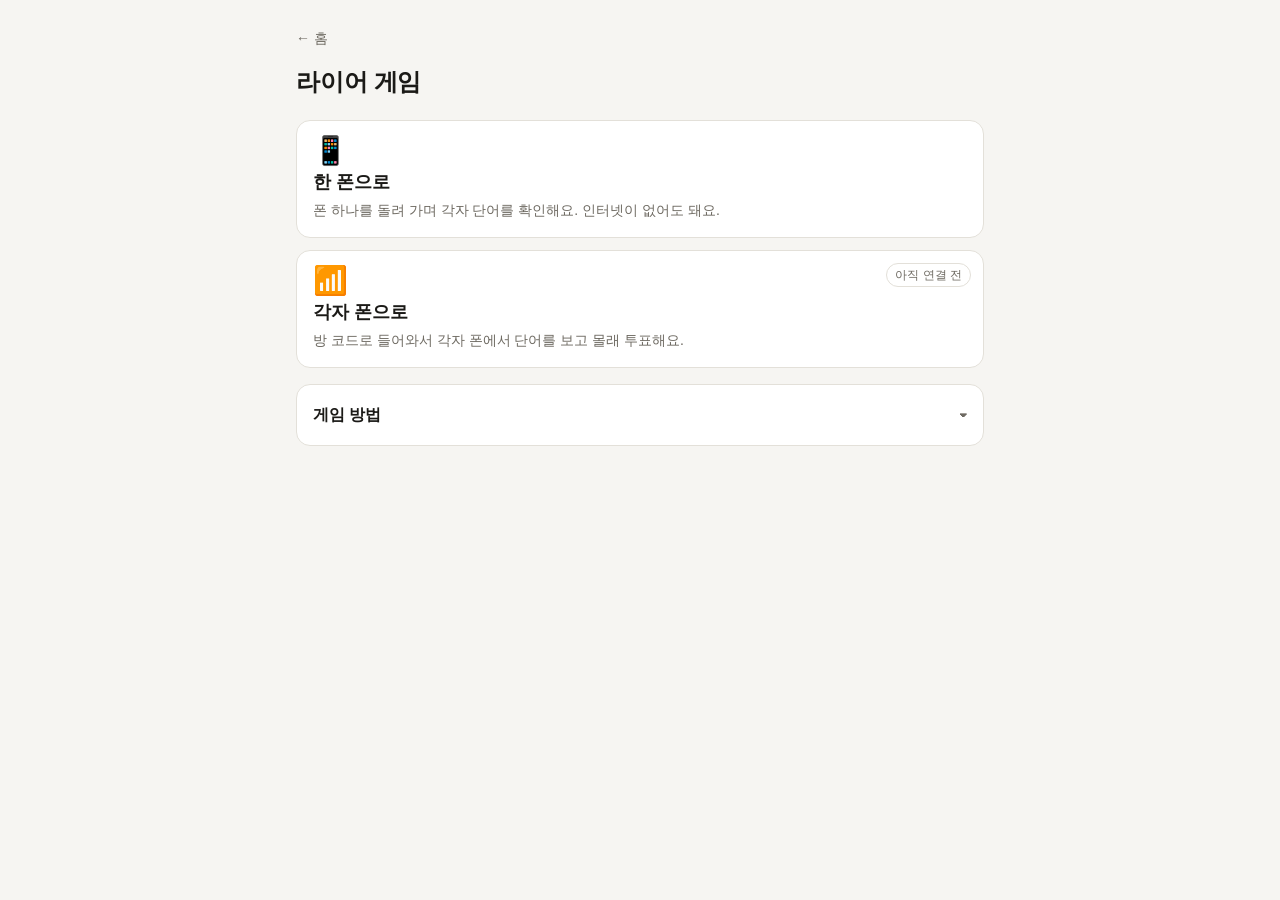
==== tools/liar/index.html @ e6a1eee4 "라이어 게임 추가 (한 폰 모드 + 각자 폰 모드) - 한 폰으로: 설정 → 돌려 보기 → 토론 타이머 → 투표 → 결과 - 각자 폰으로: 방 코드로 참여, 각자 폰에 단어, 비밀" ====
<!doctype html>
<html lang="ko">
<head>
<meta charset="utf-8">
<meta name="viewport" content="width=device-width, initial-scale=1, viewport-fit=cover">
<title>라이어 게임 · Something Useful</title>
<meta name="theme-color" content="#f6f5f2" media="(prefers-color-scheme: light)">
<meta name="theme-color" content="#131210" media="(prefers-color-scheme: dark)">
<meta name="mobile-web-app-capable" content="yes">
<meta name="apple-mobile-web-app-capable" content="yes">
<link rel="manifest" href="../../manifest.webmanifest">
<link rel="icon" href="../../icons/favicon.svg" type="image/svg+xml">
<link rel="apple-touch-icon" href="../../icons/apple-touch-icon.png">
<link rel="stylesheet" href="../../assets/style.css">
<style>
  /* 이 페이지에서만 쓰는 스타일 */
  .choices { display: grid; gap: 12px; }
  .choice {
    position: relative; display: flex; flex-direction: column; align-items: flex-start; gap: 4px;
    padding: 16px; text-align: left; font: inherit; color: inherit; cursor: pointer;
    background: var(--surface); border: 1px solid var(--border); border-radius: var(--radius);
    transition: border-color 150ms ease;
  }
  .choice:hover { border-color: var(--accent); }
  .choice:focus-visible { outline: 2px solid var(--accent); outline-offset: 2px; }
  .choice-icon { font-size: 28px; line-height: 1; }
  .choice-title { font-weight: 700; font-size: 18px; }
  .choice-desc { color: var(--muted); font-size: 14px; }
  .badge { position: absolute; top: 12px; right: 12px; padding: 2px 8px; font-size: 12px; color: var(--muted); border: 1px solid var(--border); border-radius: 999px; }

  .stepper { display: flex; align-items: center; gap: 8px; }
  .stepper output { min-width: 2.5ch; text-align: center; font-size: 24px; font-weight: 700; font-variant-numeric: tabular-nums; }
  .stepper .unit { color: var(--muted); font-size: 14px; margin-right: 4px; }
  .step { width: 44px; padding: 0; font-size: 22px; font-weight: 500; }
  .chips { display: flex; flex-wrap: wrap; gap: 8px; }
  .chip {
    min-height: 40px; padding: 0 14px; font: inherit; font-size: 14px; color: inherit; cursor: pointer;
    background: var(--surface); border: 1px solid var(--border); border-radius: 999px;
    transition: border-color 150ms ease, background 150ms ease;
  }
  .chip[aria-pressed="true"] { border-color: var(--accent); background: var(--accent); color: var(--accent-ink); }
  .chip:focus-visible { outline: 2px solid var(--accent); outline-offset: 2px; }

  .btn-block { display: block; width: 100%; margin-top: 4px; }
  .center { text-align: center; }
  .center-row { justify-content: center; }
  .panel .sub { margin-top: 4px; }

  .word-card { margin: 16px 0; padding: 20px 16px; border: 2px solid var(--accent); border-radius: var(--radius); }
  .word-ko { margin: 4px 0 0; font-size: 36px; font-weight: 700; letter-spacing: -0.02em; line-height: 1.2; overflow-wrap: anywhere; }
  .word-en { margin: 2px 0 0; color: var(--muted); font-size: 16px; }
  .word-cat { margin: 8px 0 0; font-size: 13px; color: var(--muted); }
  .word-hidden { margin: 16px 0; padding: 28px 16px; border: 2px dashed var(--border); border-radius: var(--radius); color: var(--muted); }

  .pgrid { display: grid; grid-template-columns: repeat(3, 1fr); gap: 8px; }
  .pcard {
    display: flex; flex-direction: column; align-items: center; justify-content: center; gap: 2px;
    min-height: 64px; padding: 8px 6px; font: inherit; color: inherit; cursor: pointer;
    background: var(--surface); border: 1px solid var(--border); border-radius: 12px;
    transition: border-color 150ms ease;
  }
  .pcard:hover:not(:disabled) { border-color: var(--accent); }
  .pcard:focus-visible { outline: 2px solid var(--accent); outline-offset: 2px; }
  .pcard[aria-pressed="true"] { border-color: var(--accent); box-shadow: inset 0 0 0 1px var(--accent); }
  .pcard:disabled { cursor: default; }
  .pcard.out { opacity: 0.45; }
  .pcard.out .pname { text-decoration: line-through; }
  .pname { max-width: 100%; font-weight: 600; overflow: hidden; text-overflow: ellipsis; white-space: nowrap; }
  .psub { font-size: 12px; color: var(--muted); }

  .timer { font-size: 48px; }
  .timer.done { color: var(--danger); }
  .code { letter-spacing: 0.25em; font-family: ui-monospace, SFMono-Regular, Menlo, monospace; }
  .input.code { text-transform: uppercase; letter-spacing: 0.25em; font-family: ui-monospace, SFMono-Regular, Menlo, monospace; }
  .words2 { display: grid; grid-template-columns: 1fr 1fr; gap: 12px; }
  .words2 .w-ko { margin: 2px 0 0; font-size: 22px; font-weight: 700; overflow-wrap: anywhere; }
  .words2 .w-en { margin: 0; font-size: 13px; color: var(--muted); }
  .role-liar { color: var(--danger); font-weight: 600; }
  .role-citizen { color: var(--muted); }
  .linkish { padding: 0 4px; min-height: 28px; font: inherit; font-size: 13px; color: var(--accent); background: none; border: 0; cursor: pointer; text-decoration: underline; }
  .howto { margin: 0; padding-left: 18px; font-size: 14px; color: var(--muted); }
  .howto li { margin: 4px 0; }
  .dev-tag { font-size: 12px; color: var(--muted); }
</style>
</head>
<body>
<header class="top">
  <a class="back" href="../../" id="back">← 홈</a>
  <h1>라이어 게임</h1>
</header>
<main>
  <p class="notice" id="notice" hidden aria-live="polite"></p>

  <!-- ===== 모드 선택 ===== -->
  <section data-screen="home">
    <div class="choices">
      <button class="choice" type="button" id="goLocal">
        <span class="choice-icon" aria-hidden="true">📱</span>
        <span class="choice-title">한 폰으로</span>
        <span class="choice-desc">폰 하나를 돌려 가며 각자 단어를 확인해요. 인터넷이 없어도 돼요.</span>
      </button>
      <button class="choice" type="button" id="goOnline">
        <span class="choice-icon" aria-hidden="true">📶</span>
        <span class="choice-title">각자 폰으로</span>
        <span class="choice-desc">방 코드로 들어와서 각자 폰에서 단어를 보고 몰래 투표해요.</span>
        <span class="badge" id="onlineBadge" hidden>아직 연결 전</span>
      </button>
    </div>
    <details class="panel" style="margin-top: 16px">
      <summary>게임 방법</summary>
      <ol class="howto">
        <li>모두 같은 단어를 받지만, 라이어만 <strong>비슷하지만 다른 단어</strong>를 받아요.</li>
        <li>기본으로는 라이어에게도 라이어라고 알려 주지 않아요. 토론하면서 스스로 눈치채야 해요. (설정에서 알려주기로 바꿀 수 있어요.)</li>
        <li>돌아가며 단어에 대해 한마디씩 하고, 토론한 뒤 라이어 같은 사람을 투표로 뽑아요.</li>
        <li>라이어를 전부 찾으면 시민 승리. 남은 라이어가 남은 시민만큼 많아지면 라이어 승리.</li>
      </ol>
    </details>
  </section>

  <!-- ===== 한 폰: 설정 ===== -->
  <section data-screen="pp-setup" hidden>
    <section class="panel">
      <div class="field">
        <p class="label">참가 인원</p>
        <div class="stepper">
          <button class="btn step" type="button" data-step="players" data-d="-1" aria-label="인원 줄이기">−</button>
          <output id="ppPlayers" aria-live="polite">6</output><span class="unit">명</span>
          <button class="btn step" type="button" data-step="players" data-d="1" aria-label="인원 늘리기">+</button>
        </div>
      </div>
      <div class="field">
        <p class="label">라이어 수</p>
        <div class="stepper">
          <button class="btn step" type="button" data-step="liars" data-d="-1" aria-label="라이어 줄이기">−</button>
          <output id="ppLiars" aria-live="polite">1</output><span class="unit">명</span>
          <button class="btn step" type="button" data-step="liars" data-d="1" aria-label="라이어 늘리기">+</button>
        </div>
      </div>
      <div class="field">
        <p class="label">주제 <span class="hint" id="ppCatHint"></span></p>
        <div class="chips" id="ppCats"></div>
      </div>
      <div class="field">
        <label class="check"><input type="checkbox" id="ppRevealLiar"> 라이어에게 라이어라고 알려주기</label>
        <p class="help">끄면 라이어도 자기가 라이어인지 모른 채 시작해요.</p>
      </div>
      <details id="ppNamesBox">
        <summary>이름 정하기 (선택)</summary>
        <div class="stack" id="ppNames" style="margin-top: 10px"></div>
      </details>
    </section>
    <button class="btn btn-primary btn-block" type="button" id="ppStart">시작</button>
  </section>

  <!-- ===== 한 폰: 단어 확인 ===== -->
  <section data-screen="pp-reveal" hidden>
    <section class="panel center">
      <p class="eyebrow" id="ppRevealStep"></p>
      <p class="big" id="ppRevealName"></p>
      <p class="sub">차례예요. 다른 사람은 보지 마세요.</p>
      <div id="ppRevealHidden">
        <div class="word-hidden">아직 가려져 있어요</div>
        <button class="btn btn-primary btn-block" type="button" id="ppShow">내 단어 확인</button>
      </div>
      <div id="ppRevealShown" hidden>
        <div class="word-card">
          <p class="eyebrow" id="ppWordLabel">당신의 단어</p>
          <p class="word-ko" id="ppWordKo"></p>
          <p class="word-en" id="ppWordEn"></p>
          <p class="word-cat" id="ppWordCat"></p>
        </div>
        <button class="btn btn-primary btn-block" type="button" id="ppNext"></button>
      </div>
    </section>
  </section>

  <!-- ===== 한 폰: 토론 ===== -->
  <section data-screen="pp-discuss" hidden>
    <section class="panel center">
      <p class="eyebrow">먼저 말할 사람</p>
      <p class="big" id="ppFirst"></p>
      <p class="sub">돌아가면서 단어에 대해 한마디씩. 라이어는 티 안 나게.</p>
    </section>
    <section class="panel center">
      <p class="eyebrow">토론 시간</p>
      <p class="big timer" id="timerText">3:00</p>
      <div class="row center-row">
        <button class="btn" type="button" data-timer="-60">−1분</button>
        <button class="btn btn-primary" type="button" id="timerToggle">시작</button>
        <button class="btn" type="button" data-timer="60">+1분</button>
      </div>
    </section>
    <button class="btn btn-primary btn-block" type="button" id="ppToVote">투표하기</button>
  </section>

  <!-- ===== 한 폰: 투표 ===== -->
  <section data-screen="pp-vote" hidden>
    <section class="panel">
      <h2>누가 라이어일까요? <span class="hint" id="ppVoteHint"></span></h2>
      <div class="pgrid" id="ppVoteGrid" role="group" aria-label="투표 대상"></div>
    </section>
    <button class="btn btn-primary btn-block" type="button" id="ppVoteSubmit" disabled>결과 보기</button>
  </section>

  <!-- ===== 한 폰: 한 명 결과 ===== -->
  <section data-screen="pp-result" hidden>
    <section class="panel center">
      <p class="eyebrow" id="ppResultName"></p>
      <p class="big" id="ppResultRole"></p>
      <p class="sub" id="ppResultSub"></p>
    </section>
    <button class="btn btn-primary btn-block" type="button" id="ppResultNext"></button>
  </section>

  <!-- ===== 한 폰: 최종 ===== -->
  <section data-screen="pp-end" hidden>
    <section class="panel center">
      <p class="eyebrow">결과</p>
      <p class="big" id="ppWinnerText"></p>
    </section>
    <section class="panel">
      <h2>단어</h2>
      <div class="words2">
        <div><p class="eyebrow">시민</p><p class="w-ko" id="ppEndCitKo"></p><p class="w-en" id="ppEndCitEn"></p></div>
        <div><p class="eyebrow">라이어</p><p class="w-ko" id="ppEndLiarKo"></p><p class="w-en" id="ppEndLiarEn"></p></div>
      </div>
    </section>
    <section class="panel">
      <h2>역할</h2>
      <ul class="list" id="ppRoles"></ul>
    </section>
    <div class="row">
      <button class="btn btn-primary" type="button" id="ppAgain">다시 하기 (같은 인원)</button>
      <button class="btn" type="button" id="ppReset">설정 바꾸기</button>
    </div>
  </section>

  <!-- ===== 각자 폰: 입장 ===== -->
  <section data-screen="on-entry" hidden>
    <p class="dev-tag" id="devTag" hidden>개발용 로컬 모드 · 같은 브라우저의 다른 탭이 다른 사람 역할이에요</p>
    <section class="panel">
      <div class="field">
        <label class="label" for="onName">내 이름</label>
        <input class="input" id="onName" maxlength="12" placeholder="예: 우진" autocomplete="nickname">
      </div>
      <button class="btn btn-primary btn-block" type="button" id="onCreate">방 만들기</button>
    </section>
    <section class="panel">
      <form class="inline" id="onJoinForm" autocomplete="off">
        <label class="visually-hidden" for="onCode">방 코드</label>
        <input class="input code" id="onCode" maxlength="4" placeholder="방 코드" autocapitalize="characters" spellcheck="false">
        <button class="btn btn-primary" type="submit">참여</button>
      </form>
    </section>
  </section>

  <!-- ===== 각자 폰: 대기실 ===== -->
  <section data-screen="on-lobby" hidden>
    <section class="panel center">
      <p class="eyebrow">방 코드</p>
      <p class="big code" id="onLobbyCode"></p>
      <div class="row center-row">
        <button class="btn" type="button" id="onShare">링크 공유</button>
        <button class="btn" type="button" id="onCopy">코드 복사</button>
      </div>
    </section>
    <section class="panel">
      <h2>참가자 <span class="hint" id="onLobbyCount"></span></h2>
      <ul class="list" id="onLobbyPlayers"></ul>
    </section>
    <section class="panel" id="onHostSettings" hidden>
      <div class="field">
        <p class="label">라이어 수</p>
        <div class="stepper">
          <button class="btn step" type="button" data-step="onLiars" data-d="-1" aria-label="라이어 줄이기">−</button>
          <output id="onLiars" aria-live="polite">1</output><span class="unit">명</span>
          <button class="btn step" type="button" data-step="onLiars" data-d="1" aria-label="라이어 늘리기">+</button>
        </div>
      </div>
      <div class="field">
        <p class="label">주제 <span class="hint" id="onCatHint"></span></p>
        <div class="chips" id="onCats"></div>
      </div>
      <div class="field">
        <label class="check"><input type="checkbox" id="onRevealLiar"> 라이어에게 라이어라고 알려주기</label>
      </div>
    </section>
    <p class="sub center" id="onGuestSettings" hidden></p>
    <p class="sub center" id="onLobbyWait" hidden>방장이 시작하길 기다리는 중…</p>
    <div class="row">
      <button class="btn btn-primary" type="button" id="onStart" hidden>시작</button>
      <button class="btn" type="button" id="onLeave">나가기</button>
    </div>
  </section>

  <!-- ===== 각자 폰: 진행 (단어 · 토론 · 투표 · 결과) ===== -->
  <section data-screen="on-play" hidden>
    <section class="panel center">
      <p class="eyebrow"><span id="onWordLabel">당신의 단어</span> <button class="linkish" type="button" id="onWordToggle">숨기기</button></p>
      <div id="onWordBox">
        <p class="word-ko" id="onWordKo"></p>
        <p class="word-en" id="onWordEn"></p>
        <p class="word-cat" id="onWordCat"></p>
      </div>
      <div class="word-hidden" id="onWordHidden" hidden>가려 뒀어요</div>
    </section>
    <p class="notice" id="onPlayNote" hidden></p>
    <section class="panel">
      <h2 id="onPlayTitle">참가자</h2>
      <div class="pgrid" id="onGrid" role="group" aria-label="참가자"></div>
    </section>
    <div class="row" id="onPlayActions"></div>
  </section>

  <!-- ===== 각자 폰: 최종 ===== -->
  <section data-screen="on-end" hidden>
    <section class="panel center">
      <p class="eyebrow">결과</p>
      <p class="big" id="onWinnerText"></p>
    </section>
    <section class="panel">
      <h2>단어</h2>
      <div class="words2">
        <div><p class="eyebrow">시민</p><p class="w-ko" id="onEndCitKo"></p><p class="w-en" id="onEndCitEn"></p></div>
        <div><p class="eyebrow">라이어</p><p class="w-ko" id="onEndLiarKo"></p><p class="w-en" id="onEndLiarEn"></p></div>
      </div>
    </section>
    <section class="panel">
      <h2>역할</h2>
      <ul class="list" id="onRoles"></ul>
    </section>
    <div class="row" id="onEndActions"></div>
  </section>
</main>
<script src="../../assets/app.js"></script>
<script src="./words.js"></script>
<script src="./game.js"></script>
<script src="./net.js"></script>
<script src="./firebase-config.js"></script>
<script src="./main.js"></script>
</body>
</html>
---- assets/style.css ----
/* 공통 스타일. 모든 도구 페이지가 이 파일을 불러옵니다. */
:root {
  --bg: #f6f5f2;
  --surface: #ffffff;
  --text: #1b1a17;
  --muted: #6e6a62;
  --border: #e3e0d9;
  --accent: #c2410c;
  --accent-ink: #ffffff;
  --danger: #b91c1c;
  --radius: 14px;
  color-scheme: light dark;
}
@media (prefers-color-scheme: dark) {
  :root {
    --bg: #131210;
    --surface: #1d1b18;
    --text: #ebe7df;
    --muted: #9b958a;
    --border: #2d2a25;
    --accent: #f08a4b;
    --accent-ink: #1b1a17;
    --danger: #f87171;
  }
}

* { box-sizing: border-box; }
html { -webkit-text-size-adjust: 100%; }
body {
  margin: 0;
  min-height: 100dvh;
  background: var(--bg);
  color: var(--text);
  font: 16px/1.5 -apple-system, BlinkMacSystemFont, "Apple SD Gothic Neo", Pretendard, "Malgun Gothic", "Segoe UI", Roboto, sans-serif;
  padding: env(safe-area-inset-top) env(safe-area-inset-right) env(safe-area-inset-bottom) env(safe-area-inset-left);
  -webkit-tap-highlight-color: transparent;
}

.top, main { max-width: 720px; margin: 0 auto; padding-left: 16px; padding-right: 16px; }
.top { padding-top: 24px; padding-bottom: 8px; display: flex; flex-direction: column; gap: 4px; }
.top h1 { margin: 0; font-size: 24px; font-weight: 700; letter-spacing: -0.01em; }
.sub { margin: 0; color: var(--muted); font-size: 14px; }
.back {
  align-self: flex-start; display: inline-flex; align-items: center; min-height: 44px;
  margin-top: -8px; color: var(--muted); text-decoration: none; font-size: 14px;
}
.back:hover { color: var(--text); }
main { padding-top: 12px; padding-bottom: 40px; }

/* 허브 그리드 */
.grid { list-style: none; margin: 0; padding: 0; display: grid; gap: 12px; grid-template-columns: repeat(auto-fill, minmax(210px, 1fr)); }
.card {
  display: flex; gap: 12px; align-items: center; min-height: 72px; padding: 14px;
  background: var(--surface); border: 1px solid var(--border); border-radius: var(--radius);
  color: inherit; text-decoration: none;
  transition: border-color 150ms ease, transform 150ms ease;
}
.card:hover { border-color: var(--accent); }
.card:active { transform: scale(0.985); }
.card:focus-visible { outline: 2px solid var(--accent); outline-offset: 2px; }
.card-icon { flex: none; width: 40px; height: 40px; display: grid; place-items: center; font-size: 26px; }
.card-body { display: flex; flex-direction: column; min-width: 0; }
.card-name { font-weight: 600; }
.card-desc { color: var(--muted); font-size: 13px; white-space: nowrap; overflow: hidden; text-overflow: ellipsis; }
.empty { color: var(--muted); text-align: center; padding: 32px 0; }
.hint-box {
  margin: 24px 0 0; padding: 12px 14px; font-size: 14px; color: var(--muted);
  background: var(--surface); border: 1px dashed var(--border); border-radius: var(--radius);
}

/* 폼 요소 */
.label { display: flex; justify-content: space-between; align-items: baseline; gap: 8px; font-size: 14px; font-weight: 600; margin-bottom: 6px; }
.label .hint { color: var(--muted); font-weight: 400; }
.input, .textarea, .select, .search {
  width: 100%; min-height: 44px; padding: 10px 14px;
  font: inherit; color: inherit; background: var(--surface);
  border: 1px solid var(--border); border-radius: 12px;
}
.search { margin-bottom: 16px; }
.textarea { resize: vertical; line-height: 1.6; }
:is(.input, .textarea, .select, .search):focus-visible { outline: 2px solid var(--accent); outline-offset: 1px; border-color: transparent; }
.row { display: flex; gap: 8px; flex-wrap: wrap; margin-top: 12px; }
.btn {
  min-height: 44px; padding: 0 16px; font: inherit; font-weight: 600; cursor: pointer;
  background: var(--surface); color: var(--text); border: 1px solid var(--border); border-radius: 12px;
  transition: border-color 150ms ease;
}
.btn:hover { border-color: var(--accent); }
.btn:focus-visible { outline: 2px solid var(--accent); outline-offset: 2px; }
.btn-primary { background: var(--accent); color: var(--accent-ink); border-color: transparent; }
.btn-danger { color: var(--danger); }
.status { margin: 8px 0 0; min-height: 20px; font-size: 13px; color: var(--muted); }

.visually-hidden { position: absolute; width: 1px; height: 1px; margin: -1px; padding: 0; overflow: hidden; clip: rect(0 0 0 0); border: 0; }

@media (prefers-reduced-motion: reduce) {
  *, *::before, *::after { transition: none !important; animation: none !important; }
}

/* 패널 / 숫자 / 목록 (도구 페이지 공통) */
.panel { background: var(--surface); border: 1px solid var(--border); border-radius: var(--radius); padding: 16px; margin-bottom: 12px; }
.panel h2 { display: flex; justify-content: space-between; align-items: baseline; gap: 8px; margin: 0 0 12px; font-size: 16px; }
.panel .empty { padding: 12px 0; margin: 0; }
details.panel > summary { display: flex; justify-content: space-between; align-items: center; min-height: 28px; font-weight: 600; cursor: pointer; list-style: none; }
details.panel > summary::-webkit-details-marker { display: none; }
details.panel > summary::after { content: "▾"; color: var(--muted); transition: transform 150ms ease; }
details.panel[open] > summary::after { transform: rotate(180deg); }
details.panel[open] > summary { margin-bottom: 14px; }
.eyebrow { margin: 0; font-size: 13px; color: var(--muted); }
.big { margin: 4px 0 0; font-size: 40px; font-weight: 700; line-height: 1.15; letter-spacing: -0.02em; font-variant-numeric: tabular-nums; }
.big.over, .amount.over { color: var(--danger); }
.stats { display: grid; grid-template-columns: repeat(3, 1fr); gap: 8px; margin: 16px 0 0; }
.stats div { min-width: 0; }
.stats dt { font-size: 12px; color: var(--muted); }
.stats dd { margin: 2px 0 0; font-weight: 600; font-variant-numeric: tabular-nums; white-space: nowrap; overflow: hidden; text-overflow: ellipsis; }
.field { margin-bottom: 14px; }
.field:last-child { margin-bottom: 0; }
.help { margin: 6px 0 0; font-size: 13px; color: var(--muted); }
.inline { display: flex; gap: 8px; align-items: center; }
.inline > .input, .inline > .select { flex: 1 1 0; min-width: 0; }
.stack { display: flex; flex-direction: column; gap: 8px; }
.check { display: inline-flex; align-items: center; gap: 6px; min-height: 44px; font-size: 14px; white-space: nowrap; }
.check input { width: 18px; height: 18px; margin: 0; accent-color: var(--accent); }
.list { list-style: none; margin: 0; padding: 0; }
.list li { display: flex; align-items: center; gap: 10px; min-height: 44px; padding: 6px 0; border-top: 1px solid var(--border); }
.list li:first-child { border-top: 0; }
.list .grow { flex: 1; min-width: 0; overflow: hidden; text-overflow: ellipsis; white-space: nowrap; }
.list .amount { font-weight: 600; font-variant-numeric: tabular-nums; white-space: nowrap; }
.btn-sm { min-height: 36px; padding: 0 10px; font-size: 13px; font-weight: 500; }
.notice { margin: 0 0 12px; padding: 12px 14px; font-size: 14px; border: 1px solid var(--accent); border-radius: 12px; background: var(--surface); }
.day h3 { display: flex; justify-content: space-between; margin: 12px 0 4px; font-size: 13px; font-weight: 600; color: var(--muted); }
.day:first-child h3 { margin-top: 0; }
.group-title { margin: 20px 0 8px; font-size: 13px; font-weight: 600; color: var(--muted); }
.group:first-child .group-title { margin-top: 0; }
.stats dd.over { color: var(--danger); }
.list li.editing { align-items: stretch; padding: 10px 0; }
.edit-form { flex: 1; min-width: 0; }
.list + .list, form + .list { margin-top: 10px; }
.list li.record { flex-direction: column; align-items: stretch; gap: 2px; padding: 10px 0; }
.record-top { display: flex; align-items: center; gap: 10px; }
.record-sub { font-size: 13px; color: var(--muted); }
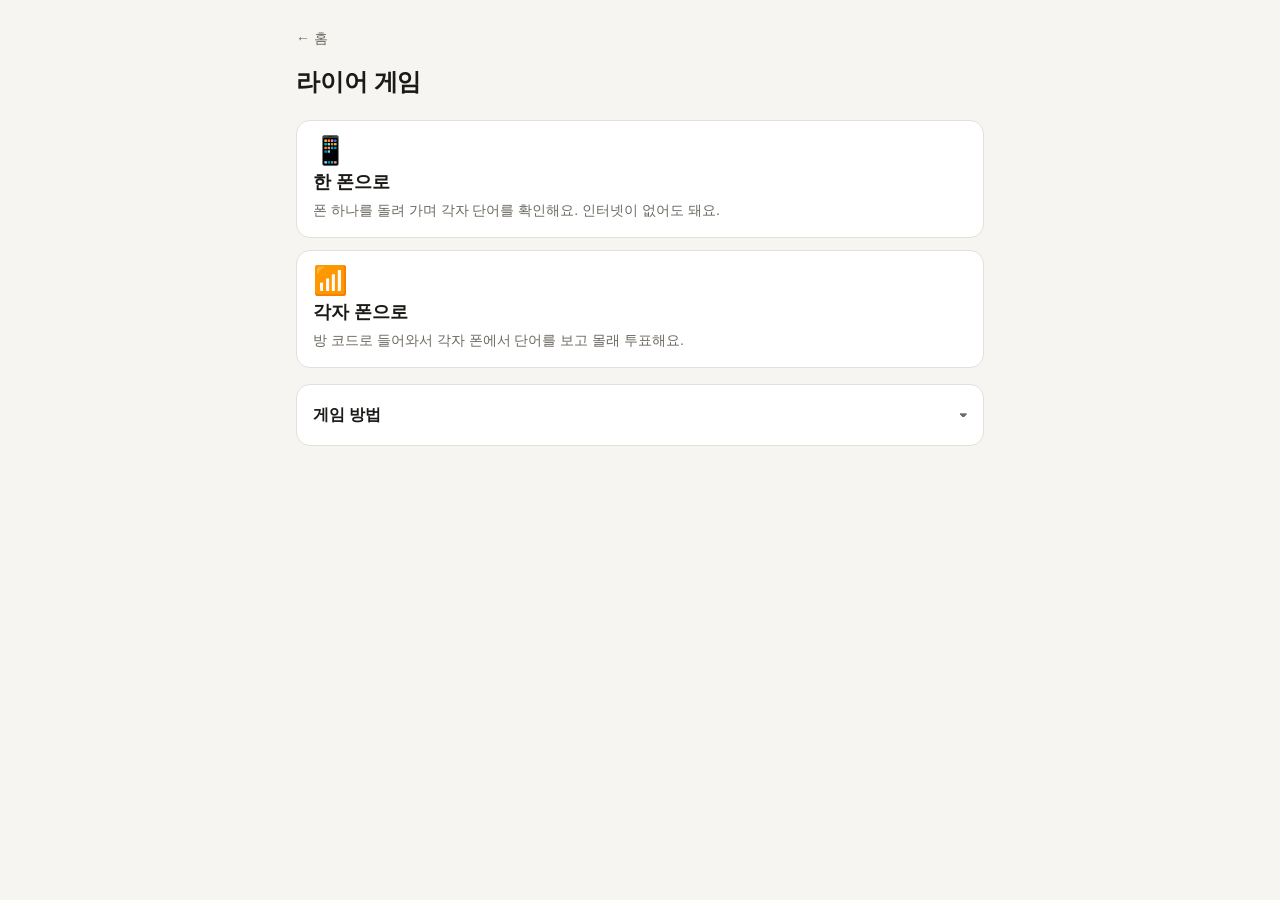
==== commit 341c2fb8: "라이어 게임: 투표 뒤 다시 토론 단계 + Firebase 연결 - 투표 결과 뒤 바로 재투표가 아니라 토론 화면으로. 한 폰 모드는 타이머 리셋,   각자 폰 모드는 방장이 켜는" ====
--- a/tools/liar/index.html
+++ b/tools/liar/index.html
@@ -180,6 +180,7 @@
       <p class="eyebrow">먼저 말할 사람</p>
       <p class="big" id="ppFirst"></p>
       <p class="sub">돌아가면서 단어에 대해 한마디씩. 라이어는 티 안 나게.</p>
+      <p class="sub" id="ppDiscussInfo" hidden></p>
     </section>
     <section class="panel center">
       <p class="eyebrow">토론 시간</p>
@@ -305,6 +306,10 @@
       <div class="word-hidden" id="onWordHidden" hidden>가려 뒀어요</div>
     </section>
     <p class="notice" id="onPlayNote" hidden></p>
+    <section class="panel center" id="onTimerBox" hidden>
+      <p class="eyebrow">토론 시간</p>
+      <p class="big timer" id="onTimer"></p>
+    </section>
     <section class="panel">
       <h2 id="onPlayTitle">참가자</h2>
       <div class="pgrid" id="onGrid" role="group" aria-label="참가자"></div>
--- a/assets/style.css
+++ b/assets/style.css
@@ -87,6 +87,20 @@
 }
 .btn:hover { border-color: var(--accent); }
 .btn:focus-visible { outline: 2px solid var(--accent); outline-offset: 2px; }
+.btn:disabled { opacity: 0.5; cursor: default; }
+.btn:disabled:hover { border-color: var(--border); }
+
+/* 둘 중 하나 고르는 토글 (라디오를 감싼 label 들) */
+.seg { display: inline-flex; align-self: flex-start; padding: 3px; background: var(--bg); border: 1px solid var(--border); border-radius: 12px; }
+.seg-opt {
+  position: relative; display: inline-flex; align-items: center; justify-content: center;
+  min-height: 36px; padding: 0 18px; border-radius: 9px; font-size: 14px; font-weight: 600; color: var(--muted); cursor: pointer;
+  transition: background 150ms ease, color 150ms ease;
+}
+.seg-opt input { position: absolute; opacity: 0; width: 0; height: 0; margin: 0; }
+.seg-opt:has(input:checked) { background: var(--surface); color: var(--text); box-shadow: 0 1px 2px rgba(0, 0, 0, 0.08); }
+.seg-opt:has(input:focus-visible) { outline: 2px solid var(--accent); outline-offset: 1px; }
+.amount.plus { color: var(--accent); }
 .btn-primary { background: var(--accent); color: var(--accent-ink); border-color: transparent; }
 .btn-danger { color: var(--danger); }
 .status { margin: 8px 0 0; min-height: 20px; font-size: 13px; color: var(--muted); }
